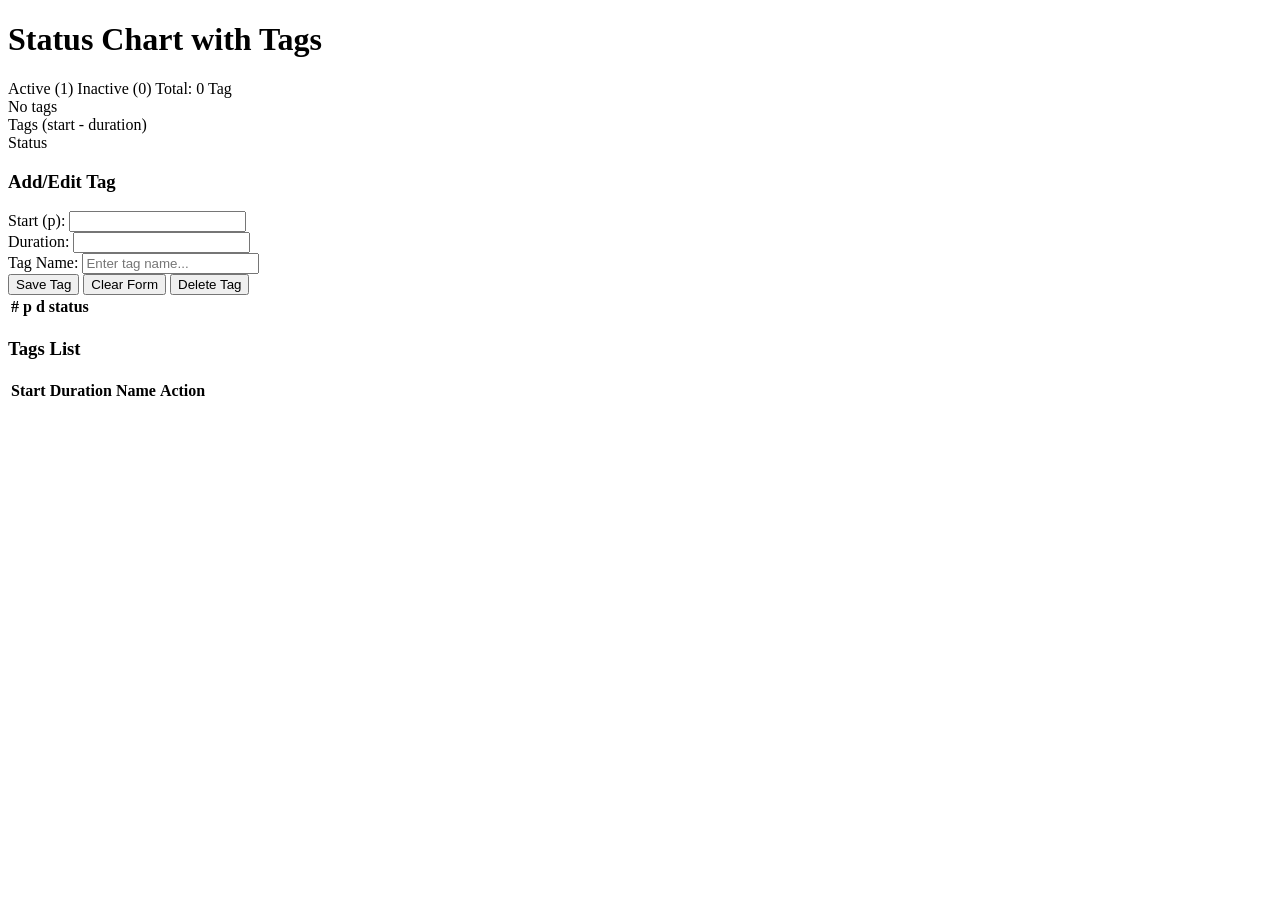
==== WebUI/public/index.html @ e83e88b4 "Initial commit: Core Win32 activity tracker and WebUI dashboard" ====
<!DOCTYPE html>
<html lang="en">
<head>
  <meta charset="UTF-8">
  <meta name="viewport" content="width=device-width, initial-scale=1.0">
  <title>Status Chart with Tags</title>
  <link rel="stylesheet" href="/style.css">
</head>
<body>
  <div class="container">
    <h1>Status Chart with Tags</h1>

    <div class="legend">
      <span><span class="dot green"></span> Active (1)</span>
      <span><span class="dot red"></span> Inactive (0)</span>
      <span id="totalSegments">Total: 0</span>
      <span><span class="dot tag-dot"></span> Tag</span>
    </div>

    <!-- Tag row (above status chart) -->
    <div class="tag-row-container">
      <div id="tagRow" class="tag-row">
        <div class="tag-placeholder">No tags</div>
      </div>
      <div class="tag-row-label">Tags (start - duration)</div>
    </div>

    <!-- Status chart -->
    <div class="chart-container">
      <div id="chart" class="chart"></div>
      <div class="chart-label">Status</div>
    </div>

    <div id="stats" class="stats"></div>

    <div class="tag-form">
      <h3>Add/Edit Tag</h3>
      <form id="tagForm">
        <div class="form-row">
          <div class="form-group">
            <label for="tagStart">Start (p):</label>
            <input type="number" id="tagStart" min="0" required>
          </div>
          <div class="form-group">
            <label for="tagDuration">Duration:</label>
            <input type="number" id="tagDuration" min="1" required>
          </div>
        </div>
        <div class="form-row">
          <div class="form-group full-width">
            <label for="tagName">Tag Name:</label>
            <input type="text" id="tagName" placeholder="Enter tag name...">
          </div>
        </div>
        <div class="form-row">
          <button type="submit" id="saveTagBtn">Save Tag</button>
          <button type="button" id="clearTagBtn">Clear Form</button>
          <button type="button" id="deleteTagBtn" class="delete-btn">Delete Tag</button>
        </div>
        <div id="tagMessage" class="tag-message"></div>
      </form>
    </div>

    <div class="table-container">
      <table id="dataTable">
        <thead>
          <tr>
            <th>#</th>
            <th>p</th>
            <th>d</th>
            <th>status</th>
          </tr>
        </thead>
        <tbody id="tableBody"></tbody>
      </table>
    </div>

    <div class="tags-table-container">
      <h3>Tags List</h3>
      <table id="tagsTable">
        <thead>
          <tr>
            <th>Start</th>
            <th>Duration</th>
            <th>Name</th>
            <th>Action</th>
          </tr>
        </thead>
        <tbody id="tagsTableBody"></tbody>
      </table>
    </div>
  </div>

  <script src="/app.js"></script>
</body>
</html>
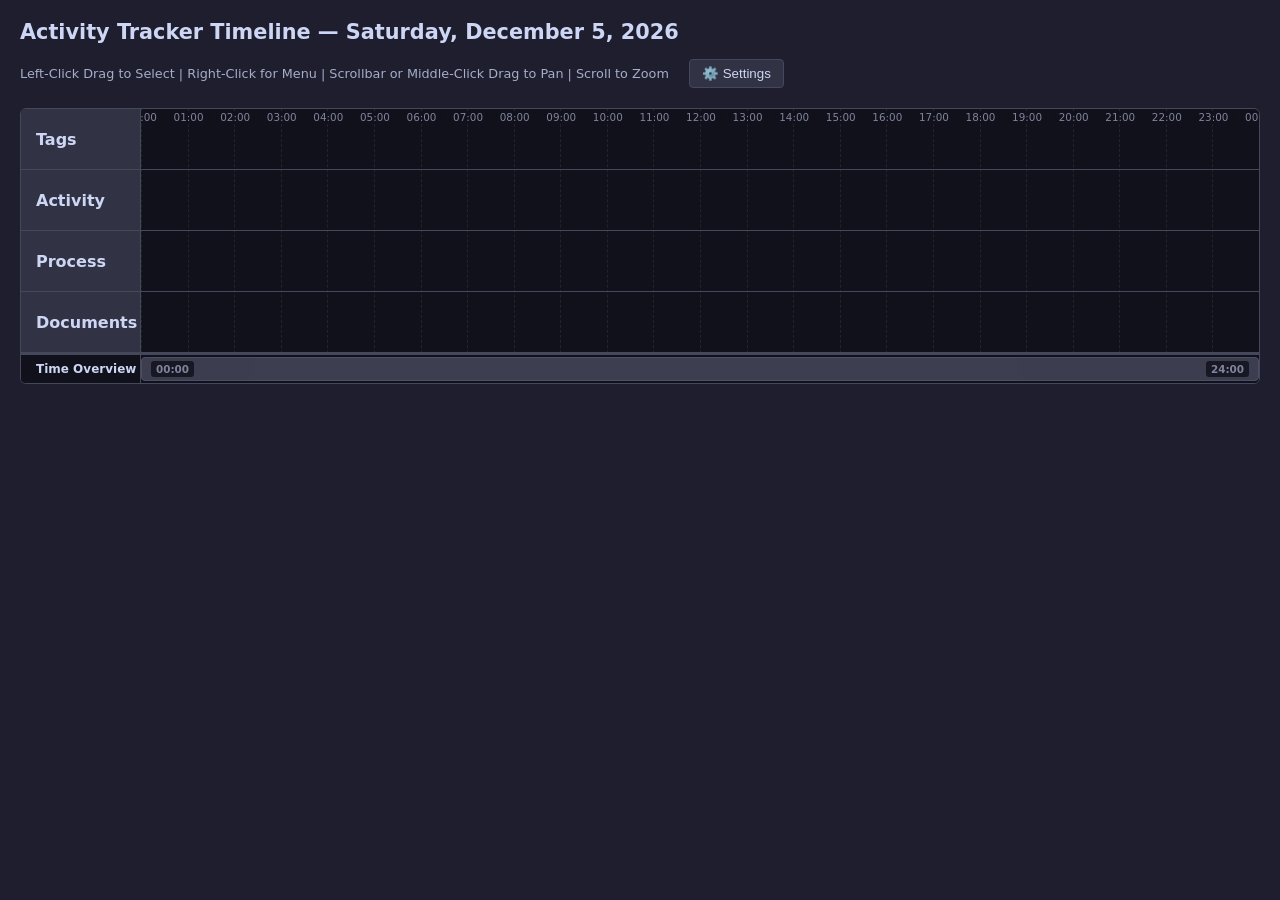
==== commit 7d3157f1: "deprecate old frontend and rename public2 to public" ====
--- a/WebUI/public/index.html
+++ b/WebUI/public/index.html
@@ -2,95 +2,95 @@
 <html lang="en">
 <head>
   <meta charset="UTF-8">
-  <meta name="viewport" content="width=device-width, initial-scale=1.0">
-  <title>Status Chart with Tags</title>
-  <link rel="stylesheet" href="/style.css">
+  <title>Activity Timeline Viewer</title>
+  <link rel="stylesheet" href="style.css">
 </head>
 <body>
-  <div class="container">
-    <h1>Status Chart with Tags</h1>
+  <div class="controls-toolbar">
+    <h1 id="timeline-header">Local Activity Tracker Timeline</h1>
+    <div class="toolbar-actions">
+      <span class="help-text">Left-Click Drag to Select | Right-Click for Menu | Scrollbar or Middle-Click Drag to Pan | Scroll to Zoom</span>
+      <button id="settings-open-btn" class="btn">⚙️ Settings</button>
+    </div>
+  </div>
+ 
+  <div class="timeline-container" id="timeline-container">
+    <div class="timeline-body">
+      <div id="grid-overlay" class="grid-overlay"></div>
+      <div id="hover-line" class="hover-line"></div>
+      
+      <div id="drag-selection-container" class="drag-selection-container"></div>
 
-    <div class="legend">
-      <span><span class="dot green"></span> Active (1)</span>
-      <span><span class="dot red"></span> Inactive (0)</span>
-      <span id="totalSegments">Total: 0</span>
-      <span><span class="dot tag-dot"></span> Tag</span>
+      <!-- Tags Track -->
+      <div class="timeline-row">
+        <div class="row-label">Tags</div>
+        <div class="row-track" id="track-tags"></div>
+      </div>
+      <!-- Activity Track -->
+      <div class="timeline-row">
+        <div class="row-label">Activity</div>
+        <div class="row-track" id="track-activity"></div>
+      </div>
+      <!-- Process Track -->
+      <div class="timeline-row">
+        <div class="row-label">Process</div>
+        <div class="row-track" id="track-process"></div>
+      </div>
+      <!-- Documents Track -->
+      <div class="timeline-row">
+        <div class="row-label">Documents</div>
+        <div class="row-track" id="track-documents"></div>
+      </div>
     </div>
+    
+    <!-- Scrollbar Track Row -->
+    <div class="scrollbar-row">
+      <div class="row-label scroll-label">Time Overview</div>
+      <div class="scrollbar-track" id="scrollbar-track">
+        <div class="scrollbar-thumb" id="scrollbar-thumb"></div>
+        <div class="scrollbar-cap left-cap">00:00</div>
+        <div class="scrollbar-cap right-cap">24:00</div>
+      </div>
+    </div>
+  </div>
+   
+  <!-- Settings Modal Container -->
+  <div id="settings-modal-overlay" class="settings-overlay" style="display: none;">
+    <div class="settings-modal">
+      <h2>⚙️ Settings</h2>
+      
+      <div class="settings-form-group">
+        <label for="settings-theme">Theme:</label>
+        <select id="settings-theme">
+          <option value="dark">Dark</option>
+          <option value="light">Light</option>
+        </select>
+      </div>
 
-    <!-- Tag row (above status chart) -->
-    <div class="tag-row-container">
-      <div id="tagRow" class="tag-row">
-        <div class="tag-placeholder">No tags</div>
+      <div class="settings-form-group">
+        <label for="settings-time-format">Time:</label>
+        <select id="settings-time-format">
+          <option value="24h">24h</option>
+          <option value="12h">12h</option>
+        </select>
       </div>
-      <div class="tag-row-label">Tags (start - duration)</div>
-    </div>
 
-    <!-- Status chart -->
-    <div class="chart-container">
-      <div id="chart" class="chart"></div>
-      <div class="chart-label">Status</div>
-    </div>
+      <div class="settings-form-group">
+        <label for="settings-idle-threshold">Idle (min):</label>
+        <input type="number" id="settings-idle-threshold" min="1" max="60" value="10">
+      </div>
 
-    <div id="stats" class="stats"></div>
-
-    <div class="tag-form">
-      <h3>Add/Edit Tag</h3>
-      <form id="tagForm">
-        <div class="form-row">
-          <div class="form-group">
-            <label for="tagStart">Start (p):</label>
-            <input type="number" id="tagStart" min="0" required>
-          </div>
-          <div class="form-group">
-            <label for="tagDuration">Duration:</label>
-            <input type="number" id="tagDuration" min="1" required>
-          </div>
-        </div>
-        <div class="form-row">
-          <div class="form-group full-width">
-            <label for="tagName">Tag Name:</label>
-            <input type="text" id="tagName" placeholder="Enter tag name...">
-          </div>
-        </div>
-        <div class="form-row">
-          <button type="submit" id="saveTagBtn">Save Tag</button>
-          <button type="button" id="clearTagBtn">Clear Form</button>
-          <button type="button" id="deleteTagBtn" class="delete-btn">Delete Tag</button>
-        </div>
-        <div id="tagMessage" class="tag-message"></div>
-      </form>
-    </div>
-
-    <div class="table-container">
-      <table id="dataTable">
-        <thead>
-          <tr>
-            <th>#</th>
-            <th>p</th>
-            <th>d</th>
-            <th>status</th>
-          </tr>
-        </thead>
-        <tbody id="tableBody"></tbody>
-      </table>
-    </div>
-
-    <div class="tags-table-container">
-      <h3>Tags List</h3>
-      <table id="tagsTable">
-        <thead>
-          <tr>
-            <th>Start</th>
-            <th>Duration</th>
-            <th>Name</th>
-            <th>Action</th>
-          </tr>
-        </thead>
-        <tbody id="tagsTableBody"></tbody>
-      </table>
+      <div class="settings-modal-actions">
+        <button id="settings-save-btn" class="btn btn-save">✅ Save</button>
+        <button id="settings-cancel-btn" class="btn btn-cancel">❌ Cancel</button>
+      </div>
     </div>
   </div>
 
-  <script src="/app.js"></script>
+
+  <script src="api.js"></script>
+  <script src="state.js"></script>
+  <script src="renderer.js"></script>
+  <script src="events.js"></script>
 </body>
-</html>+</html>
--- a/WebUI/public/style.css
+++ b/WebUI/public/style.css
@@ -0,0 +1,430 @@
+:root {
+  --bg-color: #1e1e2e;
+  --text-color: #cdd6f4;
+  --line-bg: #313244;
+  --border-color: #45475a;
+  --timeline-bg: #11111b;
+  --scrollbar-bg: #181825;
+  --grid-line: rgba(255, 255, 255, 0.08);
+  --grid-text: #7f849c;
+  
+  /* Новые переменные для ползунка скроллбара */
+  --thumb-bg: #45475a;
+  --thumb-border: #585b70;
+  --thumb-hover: #585b70;
+  --thumb-active: #7f849c;
+
+  --tag-color: rgba(137, 180, 250, 0.4);
+  --worked-color: rgba(166, 227, 161, 0.6);
+  --idle-color: rgba(249, 226, 175, 0.6);
+  --off-color: rgba(243, 139, 168, 0.4);
+  --item-bg: rgba(203, 166, 247, 0.3);
+  --selection-color: rgba(137, 180, 250, 0.15);
+}
+
+/* Дневная тема при переключении (Catppuccin Latte) */
+:root.light-theme {
+  --bg-color: #eff1f5;         /* base */
+  --text-color: #4c4f69;       /* text */
+  --line-bg: #e6e9ef;          /* surface1 */
+  --border-color: #ccd0da;     /* ui border */
+  --timeline-bg: #ffffff;      /* pure white base */
+  --scrollbar-bg: #e6e9ef;     /* surface1 */
+  --grid-line: rgba(0, 0, 0, 0.06);
+  --grid-text: #6c6f85;        /* subtext0 */
+  
+  /* Цвета ползунка скроллбара */
+  --thumb-bg: #bcc0cc;         /* surface0 */
+  --thumb-border: #acb0be;     /* overlay0 */
+  --thumb-hover: #acb0be;
+  --thumb-active: #8c8fa1;     /* overlay2 */
+  
+  /* Контекстное меню (отделяем от скроллбара) */
+  --menu-bg: #e6e9ef;          /* mantle */
+  --menu-item-hover: #ccd0da;  /* surface0 */
+
+  /* СБАЛАНСИРОВАННЫЕ ПАСТЕЛЬНЫЕ ЦВЕТА (Плотность 0.55 - 0.65) */
+  --tag-color: rgba(30, 102, 245, 0.55);     /* Умеренно-синий */
+  --worked-color: rgba(64, 160, 43, 0.65);   /* Приятный зеленый */
+  --idle-color: rgba(223, 142, 29, 0.65);    /* Мягкий янтарный */
+  --off-color: rgba(210, 15, 57, 0.55);      /* Приглушенный красный */
+  --item-bg: rgba(136, 57, 239, 0.5);        /* Аккуратный лавандовый */
+  --selection-color: rgba(30, 102, 245, 0.12);
+}
+body {
+  font-family: system-ui, -apple-system, BlinkMacSystemFont, sans-serif;
+  background: var(--bg-color);
+  color: var(--text-color);
+  margin: 20px;
+  user-select: none;
+}
+.controls-toolbar {
+  display: flex;
+  justify-content: space-between;
+  align-items: center;
+  margin-bottom: 20px;
+  flex-wrap: wrap;
+  gap: 15px;
+}
+h1 { font-size: 1.3rem; margin: 0; }
+.help-text { font-size: 0.8rem; color: #a6adc8; margin-right: 15px; }
+.btn {
+  background: var(--line-bg);
+  color: var(--text-color);
+  border: 1px solid var(--border-color);
+  padding: 6px 12px;
+  border-radius: 4px;
+  cursor: pointer;
+  font-weight: 500;
+  transition: background 0.2s;
+}
+.btn:hover { 
+  background: var(--thumb-bg); /* Мягкое затемнение в светлой и осветление в темной теме */
+}
+.timeline-container {
+  position: relative;
+  border: 1px solid var(--border-color);
+  border-radius: 6px;
+  background: var(--timeline-bg); /* Изучаем динамический фон */
+  display: flex;
+  flex-direction: column;
+  overflow: hidden;
+}
+.timeline-body { 
+  position: relative; 
+  width: 100%; 
+}
+.grid-overlay {
+  position: absolute;
+  top: 0;
+  left: 120px;
+  right: 0;
+  height: 100%;
+  pointer-events: none;
+  z-index: 1;
+}
+.grid-marker {
+  position: absolute;
+  top: 0;
+  bottom: 0;
+  border-left: 1px dashed var(--grid-line);
+  box-sizing: border-box;
+}
+.grid-label {
+  position: absolute;
+  top: 2px;
+  transform: translateX(-50%);
+  font-size: 0.65rem;
+  color: var(--grid-text); /* Динамический цвет текста сетки */
+  background: var(--timeline-bg); /* Подстраиваем фон подложки часов */
+  padding: 0 4px;
+}
+.hover-line {
+  position: absolute;
+  top: 0;
+  bottom: 0;
+  width: 1px;
+  background-color: #f5c2e7;
+  box-shadow: 0 0 4px #f5c2e7;
+  pointer-events: none;
+  z-index: 5;
+  display: none;
+}
+.timeline-row {
+  display: flex;
+  align-items: center;
+  height: 60px;
+  border-bottom: 1px solid var(--border-color);
+  position: relative;
+  z-index: 2;
+}
+.row-label {
+  width: 120px;
+  min-width: 120px;
+  padding-left: 15px;
+  font-weight: bold;
+  text-transform: capitalize;
+  background: var(--line-bg);
+  height: 100%;
+  display: flex;
+  align-items: center;
+  border-right: 1px solid var(--border-color);
+  box-sizing: border-box;
+  z-index: 10;
+}
+.row-track {
+  position: relative;
+  flex-grow: 1;
+  height: 100%;
+  cursor: crosshair;
+}
+.time-block {
+  position: absolute;
+  top: 10px;
+  height: 40px;
+  border-radius: 4px;
+  display: flex;
+  align-items: center;
+  padding: 0 8px;
+  font-size: 0.75rem;
+  white-space: nowrap;
+  overflow: hidden;
+  text-overflow: ellipsis;
+  box-sizing: border-box;
+  border: 1px solid rgba(255, 255, 255, 0.1);
+  z-index: 4;
+  font-weight: 600; /* Делаем шрифт чуть толще */
+}
+
+.time-block.tag { background: var(--tag-color); border-color: #89b4fa; cursor: pointer; }
+.time-block.worked { background: var(--worked-color); }
+.time-block.idle { background: var(--idle-color); color: #11111b; }
+.time-block.off { background: var(--off-color); }
+.time-block.process, .time-block.documents { background: var(--item-bg); }
+.light-theme .time-block {
+  color: #202233 !important;
+  font-weight: 500;
+}
+.drag-selection-container {
+  position: absolute;
+  top: 0;
+  bottom: 0;
+  left: 120px;                     /* Сдвигаем вправо на ширину текстовых подписей */
+  width: calc(100% - 120px);       /* Жестко вычитаем ширину подписей из общей ширины */
+  pointer-events: none;
+  z-index: 3;
+  box-sizing: border-box;          /* Гарантируем точный расчет пикселей */
+}
+.drag-selection-inner {
+  position: absolute;
+  top: 0;
+  bottom: 0;
+  background: var(--selection-color); /* Динамический цвет выделения */
+  border-left: 1px dashed #89b4fa;
+  border-right: 1px dashed #89b4fa;
+  height: 100%;
+  pointer-events: auto;
+}
+.scrollbar-row {
+  display: flex;
+  align-items: center;
+  height: 28px;
+  background: var(--scrollbar-bg);
+  border-top: 2px solid var(--border-color);
+}
+.scroll-label {
+  background: var(--timeline-bg); /* Динамически подстраивается под тему */
+  font-size: 0.75rem;
+  color: var(--text-color);       /* Использует основной цвет текста темы */
+}
+.scrollbar-track {
+  position: relative;
+  flex-grow: 1;
+  height: 100%;
+  background: var(--timeline-bg); /* Использует подложку основного таймлайна */
+  cursor: pointer;
+}
+.scroller-activity-bar {
+  position: absolute;
+  height: 4px;
+  bottom: 2px;
+  background-color: var(--worked-color);
+  pointer-events: none;
+  z-index: 2;
+}
+.scrollbar-thumb {
+  position: absolute;
+  top: 2px;
+  height: 24px;
+  background: var(--thumb-bg);
+  border: 1px solid var(--thumb-border);
+  border-radius: 4px;
+  cursor: grab;
+  box-sizing: border-box;
+  transition: background-color 0.1s, opacity 0.1s;
+  z-index: 1;
+  opacity: 0.85; 
+}
+
+.scrollbar-thumb:hover { 
+  background: var(--thumb-hover); 
+  opacity: 1; 
+}
+
+.scrollbar-thumb:active { 
+  cursor: grabbing; 
+  background: var(--thumb-active); 
+  opacity: 1; 
+}
+.scrollbar-cap {
+  position: absolute;
+  top: 50%;
+  transform: translateY(-50%);
+  font-size: 0.65rem;
+  font-weight: bold;
+  color: var(--grid-text);        /* Использует адаптивный цвет разметки сетки */
+  background: var(--scrollbar-bg); /* Фон плашек соответствует фону строки скролла */
+  padding: 2px 5px;
+  border-radius: 3px;
+  z-index: 3;                     /* Отображаются поверх ползунка и мини-карты */
+}
+.left-cap { left: 10px; }
+.right-cap { right: 10px; }
+.resize-handle {
+  position: absolute;
+  top: 0;
+  bottom: 0;
+  width: 8px;
+  cursor: ew-resize;
+  z-index: 10;
+}
+.resize-handle.left {
+  left: -4px;
+}
+.resize-handle.right {
+  right: -4px;
+}
+#rbm-context-menu {
+  background: var(--menu-bg); /* Теперь не сливается со скроллбаром */
+  border: 1px solid var(--border-color);
+  border-radius: 6px;
+  padding: 6px;
+  box-shadow: 0 4px 16px rgba(0, 0, 0, 0.12);
+  min-width: 160px;
+}
+
+#rbm-context-menu .menu-info {
+  padding: 4px 8px;
+  font-size: 0.7rem;
+  color: var(--grid-text);
+  font-family: monospace;
+  border-bottom: 1px solid var(--border-color); /* Адаптивная линия */
+  margin-bottom: 4px;
+}
+
+#rbm-context-menu .menu-item {
+  padding: 8px 12px;
+  font-size: 0.8rem;
+  color: var(--text-color); /* Читаемый основной текст */
+  cursor: pointer;
+  border-radius: 4px;
+  transition: background 0.15s;
+}
+
+#rbm-context-menu .menu-item:hover {
+  background: var(--menu-item-hover); /* Мягкий контрастный ховер */
+}
+
+#rbm-context-menu .menu-item.cancel {
+  color: #d20f3a; /* Официальный красный Catppuccin Latte */
+}
+
+#rbm-context-menu .menu-item.cancel:hover {
+  background: rgba(210, 15, 57, 0.1);
+}
+
+#drag-hint-range {
+  width: 100%;
+  text-align: center;
+  margin-top: 15px;
+  font-size: 0.85rem;
+  color: #f5c2e7; /* Магнето-розовый акцент Catppuccin */
+}
+
+/* Fixed transparent backdrop for dimming and blocking main interface */
+.settings-overlay {
+  position: fixed;
+  top: 0;
+  left: 0;
+  width: 100%;
+  height: 100%;
+  background-color: rgba(17, 17, 27, 0.65); /* Catppuccin mantle-based transparency */
+  display: flex;
+  align-items: center;
+  justify-content: center;
+  z-index: 2000; /* Must render above custom context menu and timeline rows */
+}
+
+/* Centered responsive dialog box using theme colors */
+.settings-modal {
+  background-color: var(--timeline-bg);
+  border: 1px solid var(--border-color);
+  border-radius: 8px;
+  padding: 24px;
+  width: 100%;
+  max-width: 320px; /* Compact width according to layout design */
+  box-shadow: 0 8px 32px rgba(0, 0, 0, 0.24);
+}
+
+.settings-modal h2 {
+  font-size: 1.15rem;
+  margin-top: 0;
+  margin-bottom: 20px;
+  color: var(--text-color);
+  border-bottom: 1px solid var(--border-color);
+  padding-bottom: 10px;
+}
+
+/* Layout configurations for form rows */
+.settings-form-group {
+  display: flex;
+  align-items: center;
+  justify-content: space-between;
+  margin-bottom: 16px;
+}
+
+.settings-form-group label {
+  font-size: 0.85rem;
+  font-weight: 600;
+  color: var(--text-color);
+}
+
+/* Styled select dropdowns and numerical input boxes */
+.settings-form-group select,
+.settings-form-group input[type="number"] {
+  background-color: var(--line-bg);
+  color: var(--text-color);
+  border: 1px solid var(--border-color);
+  border-radius: 4px;
+  padding: 6px 10px;
+  font-size: 0.85rem;
+  font-family: inherit;
+  width: 140px; /* Fixed width to align form elements perfectly */
+  box-sizing: border-box;
+  outline: none;
+  transition: border-color 0.15s;
+}
+
+.settings-form-group select:focus,
+.settings-form-group input[type="number"]:focus {
+  border-color: #89b4fa; /* Accent blue color for focus states */
+}
+
+/* Action button area layout alignment */
+.settings-modal-actions {
+  display: flex;
+  justify-content: flex-end;
+  gap: 10px;
+  margin-top: 24px;
+  border-top: 1px solid var(--border-color);
+  padding-top: 16px;
+}
+
+/* Color definitions for save and cancel actions */
+.btn-save {
+  background-color: rgba(166, 227, 161, 0.2) !important; /* Pastel green hue */
+  border-color: #a6e3a1 !important;
+}
+
+.btn-save:hover {
+  background-color: var(--worked-color) !important;
+}
+
+.btn-cancel {
+  background-color: rgba(243, 139, 168, 0.2) !important; /* Pastel red hue */
+  border-color: #f38ba8 !important;
+}
+
+.btn-cancel:hover {
+  background-color: var(--off-color) !important;
+}
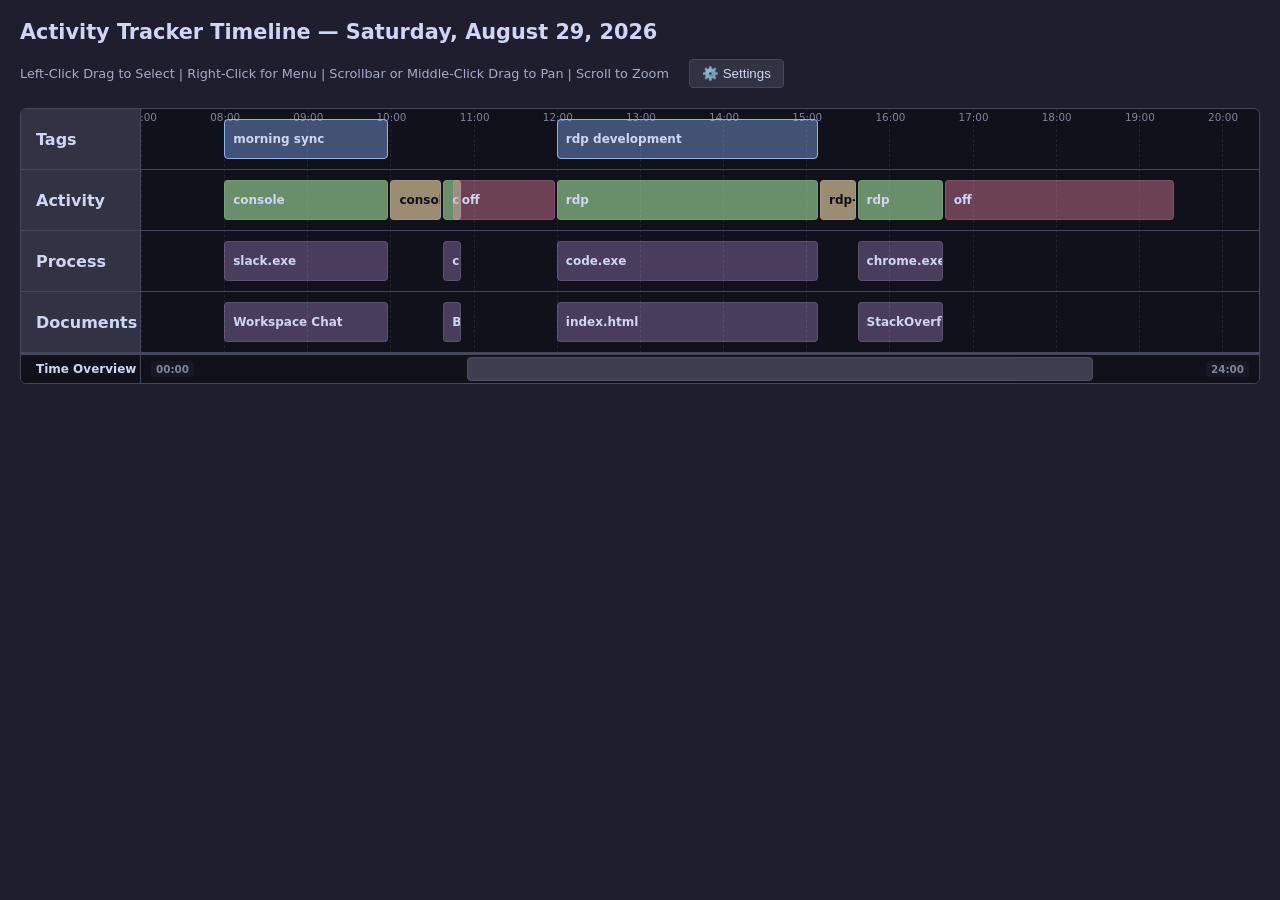
==== commit d69377ba: "+" ====
--- a/WebUI/public/index.html
+++ b/WebUI/public/index.html
@@ -3,6 +3,8 @@
 <head>
   <meta charset="UTF-8">
   <title>Activity Timeline Viewer</title>
+  <link rel="stylesheet" href="catppuccin.css">
+  <link rel="stylesheet" href="theme.css">
   <link rel="stylesheet" href="style.css">
 </head>
 <body>
--- a/WebUI/public/catppuccin.css
+++ b/WebUI/public/catppuccin.css
@@ -0,0 +1,670 @@
+:root {
+  --ctp-latte-rosewater: #dc8a78;
+  --ctp-latte-rosewater-rgb: 220 138 120;
+  --ctp-latte-rosewater-hsl: 10.800 58.824% 66.667%;
+  --ctp-latte-rosewater-oklch: 0.7141 0.1045 33.0967;
+  --ctp-latte-flamingo: #dd7878;
+  --ctp-latte-flamingo-rgb: 221 120 120;
+  --ctp-latte-flamingo-hsl: 0.000 59.763% 66.863%;
+  --ctp-latte-flamingo-oklch: 0.6856 0.1259 20.8670;
+  --ctp-latte-pink: #ea76cb;
+  --ctp-latte-pink-rgb: 234 118 203;
+  --ctp-latte-pink-hsl: 316.034 73.418% 69.020%;
+  --ctp-latte-pink-oklch: 0.7256 0.1739 338.4333;
+  --ctp-latte-mauve: #8839ef;
+  --ctp-latte-mauve-rgb: 136 57 239;
+  --ctp-latte-mauve-hsl: 266.044 85.047% 58.039%;
+  --ctp-latte-mauve-oklch: 0.5547 0.2503 297.0156;
+  --ctp-latte-red: #d20f39;
+  --ctp-latte-red-rgb: 210 15 57;
+  --ctp-latte-red-hsl: 347.077 86.667% 44.118%;
+  --ctp-latte-red-oklch: 0.5505 0.2155 19.8095;
+  --ctp-latte-maroon: #e64553;
+  --ctp-latte-maroon-rgb: 230 69 83;
+  --ctp-latte-maroon-hsl: 354.783 76.303% 58.627%;
+  --ctp-latte-maroon-oklch: 0.6252 0.1967 20.2724;
+  --ctp-latte-peach: #fe640b;
+  --ctp-latte-peach-rgb: 254 100 11;
+  --ctp-latte-peach-hsl: 21.975 99.184% 51.961%;
+  --ctp-latte-peach-oklch: 0.6920 0.2041 42.4293;
+  --ctp-latte-yellow: #df8e1d;
+  --ctp-latte-yellow-rgb: 223 142 29;
+  --ctp-latte-yellow-hsl: 34.948 76.984% 49.412%;
+  --ctp-latte-yellow-oklch: 0.7140 0.1494 67.7767;
+  --ctp-latte-green: #40a02b;
+  --ctp-latte-green-rgb: 64 160 43;
+  --ctp-latte-green-hsl: 109.231 57.635% 39.804%;
+  --ctp-latte-green-oklch: 0.6250 0.1772 140.4448;
+  --ctp-latte-teal: #179299;
+  --ctp-latte-teal-rgb: 23 146 153;
+  --ctp-latte-teal-hsl: 183.231 73.864% 34.510%;
+  --ctp-latte-teal-oklch: 0.6023 0.0981 201.1047;
+  --ctp-latte-sky: #04a5e5;
+  --ctp-latte-sky-rgb: 4 165 229;
+  --ctp-latte-sky-hsl: 197.067 96.567% 45.686%;
+  --ctp-latte-sky-oklch: 0.6820 0.1448 235.3822;
+  --ctp-latte-sapphire: #209fb5;
+  --ctp-latte-sapphire-rgb: 32 159 181;
+  --ctp-latte-sapphire-hsl: 188.859 69.953% 41.765%;
+  --ctp-latte-sapphire-oklch: 0.6477 0.1068 212.8893;
+  --ctp-latte-blue: #1e66f5;
+  --ctp-latte-blue-rgb: 30 102 245;
+  --ctp-latte-blue-hsl: 219.907 91.489% 53.922%;
+  --ctp-latte-blue-oklch: 0.5586 0.2255 262.0867;
+  --ctp-latte-lavender: #7287fd;
+  --ctp-latte-lavender-rgb: 114 135 253;
+  --ctp-latte-lavender-hsl: 230.935 97.203% 71.961%;
+  --ctp-latte-lavender-oklch: 0.6638 0.1751 273.1346;
+  --ctp-latte-text: #4c4f69;
+  --ctp-latte-text-rgb: 76 79 105;
+  --ctp-latte-text-hsl: 233.793 16.022% 35.490%;
+  --ctp-latte-text-oklch: 0.4355 0.0430 279.3250;
+  --ctp-latte-subtext1: #5c5f77;
+  --ctp-latte-subtext1-rgb: 92 95 119;
+  --ctp-latte-subtext1-hsl: 233.333 12.796% 41.373%;
+  --ctp-latte-subtext1-oklch: 0.4920 0.0385 279.2992;
+  --ctp-latte-subtext0: #6c6f85;
+  --ctp-latte-subtext0-rgb: 108 111 133;
+  --ctp-latte-subtext0-hsl: 232.800 10.373% 47.255%;
+  --ctp-latte-subtext0-oklch: 0.5471 0.0343 279.0837;
+  --ctp-latte-overlay2: #7c7f93;
+  --ctp-latte-overlay2-rgb: 124 127 147;
+  --ctp-latte-overlay2-hsl: 232.174 9.623% 53.137%;
+  --ctp-latte-overlay2-oklch: 0.6009 0.0305 278.6944;
+  --ctp-latte-overlay1: #8c8fa1;
+  --ctp-latte-overlay1-rgb: 140 143 161;
+  --ctp-latte-overlay1-hsl: 231.429 10.048% 59.020%;
+  --ctp-latte-overlay1-oklch: 0.6536 0.0269 278.1208;
+  --ctp-latte-overlay0: #9ca0b0;
+  --ctp-latte-overlay0-rgb: 156 160 176;
+  --ctp-latte-overlay0-hsl: 228.000 11.236% 65.098%;
+  --ctp-latte-overlay0-oklch: 0.7077 0.0237 274.6008;
+  --ctp-latte-surface2: #acb0be;
+  --ctp-latte-surface2-rgb: 172 176 190;
+  --ctp-latte-surface2-hsl: 226.667 12.162% 70.980%;
+  --ctp-latte-surface2-oklch: 0.7584 0.0205 273.1536;
+  --ctp-latte-surface1: #bcc0cc;
+  --ctp-latte-surface1-rgb: 188 192 204;
+  --ctp-latte-surface1-hsl: 225.000 13.559% 76.863%;
+  --ctp-latte-surface1-oklch: 0.8083 0.0174 271.1982;
+  --ctp-latte-surface0: #ccd0da;
+  --ctp-latte-surface0-rgb: 204 208 218;
+  --ctp-latte-surface0-hsl: 222.857 15.909% 82.745%;
+  --ctp-latte-surface0-oklch: 0.8575 0.0145 268.4756;
+  --ctp-latte-base: #eff1f5;
+  --ctp-latte-base-rgb: 239 241 245;
+  --ctp-latte-base-hsl: 220.000 23.077% 94.902%;
+  --ctp-latte-base-oklch: 0.9578 0.0058 264.5322;
+  --ctp-latte-mantle: #e6e9ef;
+  --ctp-latte-mantle-rgb: 230 233 239;
+  --ctp-latte-mantle-hsl: 220.000 21.951% 91.961%;
+  --ctp-latte-mantle-oklch: 0.9335 0.0087 264.5206;
+  --ctp-latte-crust: #dce0e8;
+  --ctp-latte-crust-rgb: 220 224 232;
+  --ctp-latte-crust-hsl: 220.000 20.690% 88.627%;
+  --ctp-latte-crust-oklch: 0.9060 0.0117 264.5071;
+}
+
+:root {
+  --ctp-frappe-rosewater: #f2d5cf;
+  --ctp-frappe-rosewater-rgb: 242 213 207;
+  --ctp-frappe-rosewater-hsl: 10.286 57.377% 88.039%;
+  --ctp-frappe-rosewater-oklch: 0.8955 0.0335 31.5996;
+  --ctp-frappe-flamingo: #eebebe;
+  --ctp-frappe-flamingo-rgb: 238 190 190;
+  --ctp-frappe-flamingo-hsl: 0.000 58.537% 83.922%;
+  --ctp-frappe-flamingo-oklch: 0.8439 0.0553 18.3066;
+  --ctp-frappe-pink: #f4b8e4;
+  --ctp-frappe-pink-rgb: 244 184 228;
+  --ctp-frappe-pink-hsl: 316.000 73.171% 83.922%;
+  --ctp-frappe-pink-oklch: 0.8504 0.0892 336.2633;
+  --ctp-frappe-mauve: #ca9ee6;
+  --ctp-frappe-mauve-rgb: 202 158 230;
+  --ctp-frappe-mauve-hsl: 276.667 59.016% 76.078%;
+  --ctp-frappe-mauve-oklch: 0.7648 0.1108 311.7436;
+  --ctp-frappe-red: #e78284;
+  --ctp-frappe-red-rgb: 231 130 132;
+  --ctp-frappe-red-hsl: 358.812 67.785% 70.784%;
+  --ctp-frappe-red-oklch: 0.7171 0.1244 19.3859;
+  --ctp-frappe-maroon: #ea999c;
+  --ctp-frappe-maroon-rgb: 234 153 156;
+  --ctp-frappe-maroon-hsl: 357.778 65.854% 75.882%;
+  --ctp-frappe-maroon-oklch: 0.7646 0.0976 17.1771;
+  --ctp-frappe-peach: #ef9f76;
+  --ctp-frappe-peach-rgb: 239 159 118;
+  --ctp-frappe-peach-hsl: 20.331 79.085% 70.000%;
+  --ctp-frappe-peach-oklch: 0.7727 0.1106 47.7264;
+  --ctp-frappe-yellow: #e5c890;
+  --ctp-frappe-yellow-rgb: 229 200 144;
+  --ctp-frappe-yellow-hsl: 39.529 62.044% 73.137%;
+  --ctp-frappe-yellow-oklch: 0.8443 0.0795 83.4717;
+  --ctp-frappe-green: #a6d189;
+  --ctp-frappe-green-rgb: 166 209 137;
+  --ctp-frappe-green-hsl: 95.833 43.902% 67.843%;
+  --ctp-frappe-green-oklch: 0.8124 0.1071 133.3919;
+  --ctp-frappe-teal: #81c8be;
+  --ctp-frappe-teal-rgb: 129 200 190;
+  --ctp-frappe-teal-hsl: 171.549 39.227% 64.510%;
+  --ctp-frappe-teal-oklch: 0.7830 0.0730 184.6450;
+  --ctp-frappe-sky: #99d1db;
+  --ctp-frappe-sky-rgb: 153 209 219;
+  --ctp-frappe-sky-hsl: 189.091 47.826% 72.941%;
+  --ctp-frappe-sky-oklch: 0.8255 0.0592 209.7561;
+  --ctp-frappe-sapphire: #85c1dc;
+  --ctp-frappe-sapphire-rgb: 133 193 220;
+  --ctp-frappe-sapphire-hsl: 198.621 55.414% 69.216%;
+  --ctp-frappe-sapphire-oklch: 0.7796 0.0727 227.8797;
+  --ctp-frappe-blue: #8caaee;
+  --ctp-frappe-blue-rgb: 140 170 238;
+  --ctp-frappe-blue-hsl: 221.633 74.242% 74.118%;
+  --ctp-frappe-blue-oklch: 0.7420 0.1044 265.6632;
+  --ctp-frappe-lavender: #babbf1;
+  --ctp-frappe-lavender-rgb: 186 187 241;
+  --ctp-frappe-lavender-hsl: 238.909 66.265% 83.725%;
+  --ctp-frappe-lavender-oklch: 0.8099 0.0759 283.7405;
+  --ctp-frappe-text: #c6d0f5;
+  --ctp-frappe-text-rgb: 198 208 245;
+  --ctp-frappe-text-hsl: 227.234 70.149% 86.863%;
+  --ctp-frappe-text-oklch: 0.8619 0.0526 273.3474;
+  --ctp-frappe-subtext1: #b5bfe2;
+  --ctp-frappe-subtext1-rgb: 181 191 226;
+  --ctp-frappe-subtext1-hsl: 226.667 43.689% 79.804%;
+  --ctp-frappe-subtext1-oklch: 0.8084 0.0507 272.6780;
+  --ctp-frappe-subtext0: #a5adce;
+  --ctp-frappe-subtext0-rgb: 165 173 206;
+  --ctp-frappe-subtext0-hsl: 228.293 29.496% 72.745%;
+  --ctp-frappe-subtext0-oklch: 0.7524 0.0483 274.4726;
+  --ctp-frappe-overlay2: #949cbb;
+  --ctp-frappe-overlay2-rgb: 148 156 187;
+  --ctp-frappe-overlay2-hsl: 227.692 22.286% 65.686%;
+  --ctp-frappe-overlay2-oklch: 0.6970 0.0464 273.7769;
+  --ctp-frappe-overlay1: #838ba7;
+  --ctp-frappe-overlay1-rgb: 131 139 167;
+  --ctp-frappe-overlay1-hsl: 226.667 16.981% 58.431%;
+  --ctp-frappe-overlay1-oklch: 0.6401 0.0430 272.6137;
+  --ctp-frappe-overlay0: #737994;
+  --ctp-frappe-overlay0-rgb: 115 121 148;
+  --ctp-frappe-overlay0-hsl: 229.091 13.360% 51.569%;
+  --ctp-frappe-overlay0-oklch: 0.5809 0.0421 275.1982;
+  --ctp-frappe-surface2: #626880;
+  --ctp-frappe-surface2-rgb: 98 104 128;
+  --ctp-frappe-surface2-hsl: 228.000 13.274% 44.314%;
+  --ctp-frappe-surface2-oklch: 0.5211 0.0386 273.9992;
+  --ctp-frappe-surface1: #51576d;
+  --ctp-frappe-surface1-rgb: 81 87 109;
+  --ctp-frappe-surface1-hsl: 227.143 14.737% 37.255%;
+  --ctp-frappe-surface1-oklch: 0.4601 0.0367 272.9658;
+  --ctp-frappe-surface0: #414559;
+  --ctp-frappe-surface0-rgb: 65 69 89;
+  --ctp-frappe-surface0-hsl: 230.000 15.584% 30.196%;
+  --ctp-frappe-surface0-oklch: 0.3949 0.0342 275.8999;
+  --ctp-frappe-base: #303446;
+  --ctp-frappe-base-rgb: 48 52 70;
+  --ctp-frappe-base-hsl: 229.091 18.644% 23.137%;
+  --ctp-frappe-base-oklch: 0.3291 0.0324 274.7580;
+  --ctp-frappe-mantle: #292c3c;
+  --ctp-frappe-mantle-rgb: 41 44 60;
+  --ctp-frappe-mantle-hsl: 230.526 18.812% 19.804%;
+  --ctp-frappe-mantle-oklch: 0.2973 0.0294 276.2144;
+  --ctp-frappe-crust: #232634;
+  --ctp-frappe-crust-rgb: 35 38 52;
+  --ctp-frappe-crust-hsl: 229.412 19.540% 17.059%;
+  --ctp-frappe-crust-oklch: 0.2720 0.0264 275.1154;
+}
+
+:root {
+  --ctp-macchiato-rosewater: #f4dbd6;
+  --ctp-macchiato-rosewater-rgb: 244 219 214;
+  --ctp-macchiato-rosewater-hsl: 10.000 57.692% 89.804%;
+  --ctp-macchiato-rosewater-oklch: 0.9105 0.0286 31.1326;
+  --ctp-macchiato-flamingo: #f0c6c6;
+  --ctp-macchiato-flamingo-rgb: 240 198 198;
+  --ctp-macchiato-flamingo-hsl: 0.000 58.333% 85.882%;
+  --ctp-macchiato-flamingo-oklch: 0.8629 0.0479 18.1203;
+  --ctp-macchiato-pink: #f5bde6;
+  --ctp-macchiato-pink-rgb: 245 189 230;
+  --ctp-macchiato-pink-hsl: 316.071 73.684% 85.098%;
+  --ctp-macchiato-pink-oklch: 0.8608 0.0830 336.1799;
+  --ctp-macchiato-mauve: #c6a0f6;
+  --ctp-macchiato-mauve-rgb: 198 160 246;
+  --ctp-macchiato-mauve-hsl: 266.512 82.692% 79.608%;
+  --ctp-macchiato-mauve-oklch: 0.7715 0.1259 303.8984;
+  --ctp-macchiato-red: #ed8796;
+  --ctp-macchiato-red-rgb: 237 135 150;
+  --ctp-macchiato-red-hsl: 351.176 73.913% 72.941%;
+  --ctp-macchiato-red-oklch: 0.7370 0.1252 11.1943;
+  --ctp-macchiato-maroon: #ee99a0;
+  --ctp-macchiato-maroon-rgb: 238 153 160;
+  --ctp-macchiato-maroon-hsl: 355.059 71.429% 76.667%;
+  --ctp-macchiato-maroon-oklch: 0.7702 0.1024 14.3707;
+  --ctp-macchiato-peach: #f5a97f;
+  --ctp-macchiato-peach-rgb: 245 169 127;
+  --ctp-macchiato-peach-hsl: 21.356 85.507% 72.941%;
+  --ctp-macchiato-peach-oklch: 0.7988 0.1061 49.6376;
+  --ctp-macchiato-yellow: #eed49f;
+  --ctp-macchiato-yellow-rgb: 238 212 159;
+  --ctp-macchiato-yellow-hsl: 40.253 69.912% 77.843%;
+  --ctp-macchiato-yellow-oklch: 0.8790 0.0744 84.7510;
+  --ctp-macchiato-green: #a6da95;
+  --ctp-macchiato-green-rgb: 166 218 149;
+  --ctp-macchiato-green-hsl: 105.217 48.252% 71.961%;
+  --ctp-macchiato-green-oklch: 0.8350 0.1079 138.1503;
+  --ctp-macchiato-teal: #8bd5ca;
+  --ctp-macchiato-teal-rgb: 139 213 202;
+  --ctp-macchiato-teal-hsl: 171.081 46.835% 69.020%;
+  --ctp-macchiato-teal-oklch: 0.8214 0.0755 184.1000;
+  --ctp-macchiato-sky: #91d7e3;
+  --ctp-macchiato-sky-rgb: 145 215 227;
+  --ctp-macchiato-sky-hsl: 188.780 59.420% 72.941%;
+  --ctp-macchiato-sky-oklch: 0.8369 0.0719 209.3658;
+  --ctp-macchiato-sapphire: #7dc4e4;
+  --ctp-macchiato-sapphire-rgb: 125 196 228;
+  --ctp-macchiato-sapphire-hsl: 198.641 65.605% 69.216%;
+  --ctp-macchiato-sapphire-oklch: 0.7851 0.0845 228.3780;
+  --ctp-macchiato-blue: #8aadf4;
+  --ctp-macchiato-blue-rgb: 138 173 244;
+  --ctp-macchiato-blue-hsl: 220.189 82.813% 74.902%;
+  --ctp-macchiato-blue-oklch: 0.7497 0.1101 263.8103;
+  --ctp-macchiato-lavender: #b7bdf8;
+  --ctp-macchiato-lavender-rgb: 183 189 248;
+  --ctp-macchiato-lavender-hsl: 234.462 82.278% 84.510%;
+  --ctp-macchiato-lavender-oklch: 0.8144 0.0834 279.8537;
+  --ctp-macchiato-text: #cad3f5;
+  --ctp-macchiato-text-rgb: 202 211 245;
+  --ctp-macchiato-text-hsl: 227.442 68.254% 87.647%;
+  --ctp-macchiato-text-oklch: 0.8708 0.0481 273.6651;
+  --ctp-macchiato-subtext1: #b8c0e0;
+  --ctp-macchiato-subtext1-rgb: 184 192 224;
+  --ctp-macchiato-subtext1-hsl: 228.000 39.216% 80.000%;
+  --ctp-macchiato-subtext1-oklch: 0.8120 0.0459 274.2672;
+  --ctp-macchiato-subtext0: #a5adcb;
+  --ctp-macchiato-subtext0-rgb: 165 173 203;
+  --ctp-macchiato-subtext0-hsl: 227.368 26.761% 72.157%;
+  --ctp-macchiato-subtext0-oklch: 0.7513 0.0441 273.5327;
+  --ctp-macchiato-overlay2: #939ab7;
+  --ctp-macchiato-overlay2-rgb: 147 154 183;
+  --ctp-macchiato-overlay2-hsl: 228.333 20.000% 64.706%;
+  --ctp-macchiato-overlay2-oklch: 0.6905 0.0433 274.5388;
+  --ctp-macchiato-overlay1: #8087a2;
+  --ctp-macchiato-overlay1-rgb: 128 135 162;
+  --ctp-macchiato-overlay1-hsl: 227.647 15.455% 56.863%;
+  --ctp-macchiato-overlay1-oklch: 0.6272 0.0415 273.7328;
+  --ctp-macchiato-overlay0: #6e738d;
+  --ctp-macchiato-overlay0-rgb: 110 115 141;
+  --ctp-macchiato-overlay0-hsl: 230.323 12.351% 49.216%;
+  --ctp-macchiato-overlay0-oklch: 0.5608 0.0407 276.4748;
+  --ctp-macchiato-surface2: #5b6078;
+  --ctp-macchiato-surface2-rgb: 91 96 120;
+  --ctp-macchiato-surface2-hsl: 229.655 13.744% 41.373%;
+  --ctp-macchiato-surface2-oklch: 0.4939 0.0389 275.6833;
+  --ctp-macchiato-surface1: #494d64;
+  --ctp-macchiato-surface1-rgb: 73 77 100;
+  --ctp-macchiato-surface1-hsl: 231.111 15.607% 33.922%;
+  --ctp-macchiato-surface1-oklch: 0.4259 0.0385 276.9477;
+  --ctp-macchiato-surface0: #363a4f;
+  --ctp-macchiato-surface0-rgb: 54 58 79;
+  --ctp-macchiato-surface0-hsl: 230.400 18.797% 26.078%;
+  --ctp-macchiato-surface0-oklch: 0.3538 0.0369 275.9851;
+  --ctp-macchiato-base: #24273a;
+  --ctp-macchiato-base-rgb: 36 39 58;
+  --ctp-macchiato-base-hsl: 231.818 23.404% 18.431%;
+  --ctp-macchiato-base-oklch: 0.2788 0.0353 276.9368;
+  --ctp-macchiato-mantle: #1e2030;
+  --ctp-macchiato-mantle-rgb: 30 32 48;
+  --ctp-macchiato-mantle-hsl: 233.333 23.077% 15.294%;
+  --ctp-macchiato-mantle-oklch: 0.2493 0.0305 278.4350;
+  --ctp-macchiato-crust: #181926;
+  --ctp-macchiato-crust-rgb: 24 25 38;
+  --ctp-macchiato-crust-hsl: 235.714 22.581% 12.157%;
+  --ctp-macchiato-crust-oklch: 0.2188 0.0255 280.6572;
+}
+
+:root {
+  --ctp-mocha-rosewater: #f5e0dc;
+  --ctp-mocha-rosewater-rgb: 245 224 220;
+  --ctp-mocha-rosewater-hsl: 9.600 55.556% 91.176%;
+  --ctp-mocha-rosewater-oklch: 0.9226 0.0238 30.4919;
+  --ctp-mocha-flamingo: #f2cdcd;
+  --ctp-mocha-flamingo-rgb: 242 205 205;
+  --ctp-mocha-flamingo-hsl: 0.000 58.730% 87.647%;
+  --ctp-mocha-flamingo-oklch: 0.8797 0.0418 17.9750;
+  --ctp-mocha-pink: #f5c2e7;
+  --ctp-mocha-pink-rgb: 245 194 231;
+  --ctp-mocha-pink-hsl: 316.471 71.831% 86.078%;
+  --ctp-mocha-pink-oklch: 0.8700 0.0752 336.3041;
+  --ctp-mocha-mauve: #cba6f7;
+  --ctp-mocha-mauve-rgb: 203 166 247;
+  --ctp-mocha-mauve-hsl: 267.407 83.505% 80.980%;
+  --ctp-mocha-mauve-oklch: 0.7871 0.1187 304.7693;
+  --ctp-mocha-red: #f38ba8;
+  --ctp-mocha-red-rgb: 243 139 168;
+  --ctp-mocha-red-hsl: 343.269 81.250% 74.902%;
+  --ctp-mocha-red-oklch: 0.7556 0.1297 2.7642;
+  --ctp-mocha-maroon: #eba0ac;
+  --ctp-mocha-maroon-rgb: 235 160 172;
+  --ctp-mocha-maroon-hsl: 350.400 65.217% 77.451%;
+  --ctp-mocha-maroon-oklch: 0.7821 0.0903 8.8482;
+  --ctp-mocha-peach: #fab387;
+  --ctp-mocha-peach-rgb: 250 179 135;
+  --ctp-mocha-peach-hsl: 22.957 92.000% 75.490%;
+  --ctp-mocha-peach-oklch: 0.8237 0.1015 52.6294;
+  --ctp-mocha-yellow: #f9e2af;
+  --ctp-mocha-yellow-rgb: 249 226 175;
+  --ctp-mocha-yellow-hsl: 41.351 86.047% 83.137%;
+  --ctp-mocha-yellow-oklch: 0.9193 0.0704 86.5281;
+  --ctp-mocha-green: #a6e3a1;
+  --ctp-mocha-green-rgb: 166 227 161;
+  --ctp-mocha-green-hsl: 115.455 54.098% 76.078%;
+  --ctp-mocha-green-oklch: 0.8577 0.1092 142.7153;
+  --ctp-mocha-teal: #94e2d5;
+  --ctp-mocha-teal-rgb: 148 226 213;
+  --ctp-mocha-teal-hsl: 170.000 57.353% 73.333%;
+  --ctp-mocha-teal-oklch: 0.8585 0.0792 182.7495;
+  --ctp-mocha-sky: #89dceb;
+  --ctp-mocha-sky-rgb: 137 220 235;
+  --ctp-mocha-sky-hsl: 189.184 71.014% 72.941%;
+  --ctp-mocha-sky-oklch: 0.8467 0.0833 210.2545;
+  --ctp-mocha-sapphire: #74c7ec;
+  --ctp-mocha-sapphire-rgb: 116 199 236;
+  --ctp-mocha-sapphire-hsl: 198.500 75.949% 69.020%;
+  --ctp-mocha-sapphire-oklch: 0.7906 0.0965 228.6527;
+  --ctp-mocha-blue: #89b4fa;
+  --ctp-mocha-blue-rgb: 137 180 250;
+  --ctp-mocha-blue-hsl: 217.168 91.870% 75.882%;
+  --ctp-mocha-blue-oklch: 0.7664 0.1113 259.8850;
+  --ctp-mocha-lavender: #b4befe;
+  --ctp-mocha-lavender-rgb: 180 190 254;
+  --ctp-mocha-lavender-hsl: 231.892 97.368% 85.098%;
+  --ctp-mocha-lavender-oklch: 0.8166 0.0910 277.3092;
+  --ctp-mocha-text: #cdd6f4;
+  --ctp-mocha-text-rgb: 205 214 244;
+  --ctp-mocha-text-hsl: 226.154 63.934% 88.039%;
+  --ctp-mocha-text-oklch: 0.8787 0.0426 272.2767;
+  --ctp-mocha-subtext1: #bac2de;
+  --ctp-mocha-subtext1-rgb: 186 194 222;
+  --ctp-mocha-subtext1-hsl: 226.667 35.294% 80.000%;
+  --ctp-mocha-subtext1-oklch: 0.8168 0.0403 272.8622;
+  --ctp-mocha-subtext0: #a6adc8;
+  --ctp-mocha-subtext0-rgb: 166 173 200;
+  --ctp-mocha-subtext0-hsl: 227.647 23.611% 71.765%;
+  --ctp-mocha-subtext0-oklch: 0.7510 0.0396 273.9320;
+  --ctp-mocha-overlay2: #9399b2;
+  --ctp-mocha-overlay2-rgb: 147 153 178;
+  --ctp-mocha-overlay2-hsl: 228.387 16.757% 63.725%;
+  --ctp-mocha-overlay2-oklch: 0.6865 0.0374 274.7253;
+  --ctp-mocha-overlay1: #7f849c;
+  --ctp-mocha-overlay1-rgb: 127 132 156;
+  --ctp-mocha-overlay1-hsl: 229.655 12.775% 55.490%;
+  --ctp-mocha-overlay1-oklch: 0.6176 0.0367 276.0047;
+  --ctp-mocha-overlay0: #6c7086;
+  --ctp-mocha-overlay0-rgb: 108 112 134;
+  --ctp-mocha-overlay0-hsl: 230.769 10.744% 47.451%;
+  --ctp-mocha-overlay0-oklch: 0.5497 0.0345 277.0951;
+  --ctp-mocha-surface2: #585b70;
+  --ctp-mocha-surface2-rgb: 88 91 112;
+  --ctp-mocha-surface2-hsl: 232.500 12.000% 39.216%;
+  --ctp-mocha-surface2-oklch: 0.4765 0.0340 278.6430;
+  --ctp-mocha-surface1: #45475a;
+  --ctp-mocha-surface1-rgb: 69 71 90;
+  --ctp-mocha-surface1-hsl: 234.286 13.208% 31.176%;
+  --ctp-mocha-surface1-oklch: 0.4037 0.0320 280.1520;
+  --ctp-mocha-surface0: #313244;
+  --ctp-mocha-surface0-rgb: 49 50 68;
+  --ctp-mocha-surface0-hsl: 236.842 16.239% 22.941%;
+  --ctp-mocha-surface0-oklch: 0.3240 0.0319 281.9784;
+  --ctp-mocha-base: #1e1e2e;
+  --ctp-mocha-base-rgb: 30 30 46;
+  --ctp-mocha-base-hsl: 240.000 21.053% 14.902%;
+  --ctp-mocha-base-oklch: 0.2429 0.0304 283.9110;
+  --ctp-mocha-mantle: #181825;
+  --ctp-mocha-mantle-rgb: 24 24 37;
+  --ctp-mocha-mantle-hsl: 240.000 21.311% 11.961%;
+  --ctp-mocha-mantle-oklch: 0.2155 0.0254 284.0647;
+  --ctp-mocha-crust: #11111b;
+  --ctp-mocha-crust-rgb: 17 17 27;
+  --ctp-mocha-crust-hsl: 240.000 22.727% 8.627%;
+  --ctp-mocha-crust-oklch: 0.1828 0.0204 284.2038;
+}
+
+:root {
+  --ctp-rosewater: var(--ctp-mocha-rosewater);
+  --ctp-rosewater-rgb: var(--ctp-mocha-rosewater-rgb);
+  --ctp-rosewater-hsl: var(--ctp-mocha-rosewater-hsl);
+  --ctp-flamingo: var(--ctp-mocha-flamingo);
+  --ctp-flamingo-rgb: var(--ctp-mocha-flamingo-rgb);
+  --ctp-flamingo-hsl: var(--ctp-mocha-flamingo-hsl);
+  --ctp-pink: var(--ctp-mocha-pink);
+  --ctp-pink-rgb: var(--ctp-mocha-pink-rgb);
+  --ctp-pink-hsl: var(--ctp-mocha-pink-hsl);
+  --ctp-mauve: var(--ctp-mocha-mauve);
+  --ctp-mauve-rgb: var(--ctp-mocha-mauve-rgb);
+  --ctp-mauve-hsl: var(--ctp-mocha-mauve-hsl);
+  --ctp-red: var(--ctp-mocha-red);
+  --ctp-red-rgb: var(--ctp-mocha-red-rgb);
+  --ctp-red-hsl: var(--ctp-mocha-red-hsl);
+  --ctp-maroon: var(--ctp-mocha-maroon);
+  --ctp-maroon-rgb: var(--ctp-mocha-maroon-rgb);
+  --ctp-maroon-hsl: var(--ctp-mocha-maroon-hsl);
+  --ctp-peach: var(--ctp-mocha-peach);
+  --ctp-peach-rgb: var(--ctp-mocha-peach-rgb);
+  --ctp-peach-hsl: var(--ctp-mocha-peach-hsl);
+  --ctp-yellow: var(--ctp-mocha-yellow);
+  --ctp-yellow-rgb: var(--ctp-mocha-yellow-rgb);
+  --ctp-yellow-hsl: var(--ctp-mocha-yellow-hsl);
+  --ctp-green: var(--ctp-mocha-green);
+  --ctp-green-rgb: var(--ctp-mocha-green-rgb);
+  --ctp-green-hsl: var(--ctp-mocha-green-hsl);
+  --ctp-teal: var(--ctp-mocha-teal);
+  --ctp-teal-rgb: var(--ctp-mocha-teal-rgb);
+  --ctp-teal-hsl: var(--ctp-mocha-teal-hsl);
+  --ctp-sky: var(--ctp-mocha-sky);
+  --ctp-sky-rgb: var(--ctp-mocha-sky-rgb);
+  --ctp-sky-hsl: var(--ctp-mocha-sky-hsl);
+  --ctp-sapphire: var(--ctp-mocha-sapphire);
+  --ctp-sapphire-rgb: var(--ctp-mocha-sapphire-rgb);
+  --ctp-sapphire-hsl: var(--ctp-mocha-sapphire-hsl);
+  --ctp-blue: var(--ctp-mocha-blue);
+  --ctp-blue-rgb: var(--ctp-mocha-blue-rgb);
+  --ctp-blue-hsl: var(--ctp-mocha-blue-hsl);
+  --ctp-lavender: var(--ctp-mocha-lavender);
+  --ctp-lavender-rgb: var(--ctp-mocha-lavender-rgb);
+  --ctp-lavender-hsl: var(--ctp-mocha-lavender-hsl);
+  --ctp-text: var(--ctp-mocha-text);
+  --ctp-text-rgb: var(--ctp-mocha-text-rgb);
+  --ctp-text-hsl: var(--ctp-mocha-text-hsl);
+  --ctp-subtext1: var(--ctp-mocha-subtext1);
+  --ctp-subtext1-rgb: var(--ctp-mocha-subtext1-rgb);
+  --ctp-subtext1-hsl: var(--ctp-mocha-subtext1-hsl);
+  --ctp-subtext0: var(--ctp-mocha-subtext0);
+  --ctp-subtext0-rgb: var(--ctp-mocha-subtext0-rgb);
+  --ctp-subtext0-hsl: var(--ctp-mocha-subtext0-hsl);
+  --ctp-overlay2: var(--ctp-mocha-overlay2);
+  --ctp-overlay2-rgb: var(--ctp-mocha-overlay2-rgb);
+  --ctp-overlay2-hsl: var(--ctp-mocha-overlay2-hsl);
+  --ctp-overlay1: var(--ctp-mocha-overlay1);
+  --ctp-overlay1-rgb: var(--ctp-mocha-overlay1-rgb);
+  --ctp-overlay1-hsl: var(--ctp-mocha-overlay1-hsl);
+  --ctp-overlay0: var(--ctp-mocha-overlay0);
+  --ctp-overlay0-rgb: var(--ctp-mocha-overlay0-rgb);
+  --ctp-overlay0-hsl: var(--ctp-mocha-overlay0-hsl);
+  --ctp-surface2: var(--ctp-mocha-surface2);
+  --ctp-surface2-rgb: var(--ctp-mocha-surface2-rgb);
+  --ctp-surface2-hsl: var(--ctp-mocha-surface2-hsl);
+  --ctp-surface1: var(--ctp-mocha-surface1);
+  --ctp-surface1-rgb: var(--ctp-mocha-surface1-rgb);
+  --ctp-surface1-hsl: var(--ctp-mocha-surface1-hsl);
+  --ctp-surface0: var(--ctp-mocha-surface0);
+  --ctp-surface0-rgb: var(--ctp-mocha-surface0-rgb);
+  --ctp-surface0-hsl: var(--ctp-mocha-surface0-hsl);
+  --ctp-base: var(--ctp-mocha-base);
+  --ctp-base-rgb: var(--ctp-mocha-base-rgb);
+  --ctp-base-hsl: var(--ctp-mocha-base-hsl);
+  --ctp-mantle: var(--ctp-mocha-mantle);
+  --ctp-mantle-rgb: var(--ctp-mocha-mantle-rgb);
+  --ctp-mantle-hsl: var(--ctp-mocha-mantle-hsl);
+  --ctp-crust: var(--ctp-mocha-crust);
+  --ctp-crust-rgb: var(--ctp-mocha-crust-rgb);
+  --ctp-crust-hsl: var(--ctp-mocha-crust-hsl);
+
+  @media (prefers-color-scheme: dark) {
+    --ctp-rosewater: var(--ctp-mocha-rosewater);
+    --ctp-rosewater-rgb: var(--ctp-mocha-rosewater-rgb);
+    --ctp-rosewater-hsl: var(--ctp-mocha-rosewater-hsl);
+    --ctp-flamingo: var(--ctp-mocha-flamingo);
+    --ctp-flamingo-rgb: var(--ctp-mocha-flamingo-rgb);
+    --ctp-flamingo-hsl: var(--ctp-mocha-flamingo-hsl);
+    --ctp-pink: var(--ctp-mocha-pink);
+    --ctp-pink-rgb: var(--ctp-mocha-pink-rgb);
+    --ctp-pink-hsl: var(--ctp-mocha-pink-hsl);
+    --ctp-mauve: var(--ctp-mocha-mauve);
+    --ctp-mauve-rgb: var(--ctp-mocha-mauve-rgb);
+    --ctp-mauve-hsl: var(--ctp-mocha-mauve-hsl);
+    --ctp-red: var(--ctp-mocha-red);
+    --ctp-red-rgb: var(--ctp-mocha-red-rgb);
+    --ctp-red-hsl: var(--ctp-mocha-red-hsl);
+    --ctp-maroon: var(--ctp-mocha-maroon);
+    --ctp-maroon-rgb: var(--ctp-mocha-maroon-rgb);
+    --ctp-maroon-hsl: var(--ctp-mocha-maroon-hsl);
+    --ctp-peach: var(--ctp-mocha-peach);
+    --ctp-peach-rgb: var(--ctp-mocha-peach-rgb);
+    --ctp-peach-hsl: var(--ctp-mocha-peach-hsl);
+    --ctp-yellow: var(--ctp-mocha-yellow);
+    --ctp-yellow-rgb: var(--ctp-mocha-yellow-rgb);
+    --ctp-yellow-hsl: var(--ctp-mocha-yellow-hsl);
+    --ctp-green: var(--ctp-mocha-green);
+    --ctp-green-rgb: var(--ctp-mocha-green-rgb);
+    --ctp-green-hsl: var(--ctp-mocha-green-hsl);
+    --ctp-teal: var(--ctp-mocha-teal);
+    --ctp-teal-rgb: var(--ctp-mocha-teal-rgb);
+    --ctp-teal-hsl: var(--ctp-mocha-teal-hsl);
+    --ctp-sky: var(--ctp-mocha-sky);
+    --ctp-sky-rgb: var(--ctp-mocha-sky-rgb);
+    --ctp-sky-hsl: var(--ctp-mocha-sky-hsl);
+    --ctp-sapphire: var(--ctp-mocha-sapphire);
+    --ctp-sapphire-rgb: var(--ctp-mocha-sapphire-rgb);
+    --ctp-sapphire-hsl: var(--ctp-mocha-sapphire-hsl);
+    --ctp-blue: var(--ctp-mocha-blue);
+    --ctp-blue-rgb: var(--ctp-mocha-blue-rgb);
+    --ctp-blue-hsl: var(--ctp-mocha-blue-hsl);
+    --ctp-lavender: var(--ctp-mocha-lavender);
+    --ctp-lavender-rgb: var(--ctp-mocha-lavender-rgb);
+    --ctp-lavender-hsl: var(--ctp-mocha-lavender-hsl);
+    --ctp-text: var(--ctp-mocha-text);
+    --ctp-text-rgb: var(--ctp-mocha-text-rgb);
+    --ctp-text-hsl: var(--ctp-mocha-text-hsl);
+    --ctp-subtext1: var(--ctp-mocha-subtext1);
+    --ctp-subtext1-rgb: var(--ctp-mocha-subtext1-rgb);
+    --ctp-subtext1-hsl: var(--ctp-mocha-subtext1-hsl);
+    --ctp-subtext0: var(--ctp-mocha-subtext0);
+    --ctp-subtext0-rgb: var(--ctp-mocha-subtext0-rgb);
+    --ctp-subtext0-hsl: var(--ctp-mocha-subtext0-hsl);
+    --ctp-overlay2: var(--ctp-mocha-overlay2);
+    --ctp-overlay2-rgb: var(--ctp-mocha-overlay2-rgb);
+    --ctp-overlay2-hsl: var(--ctp-mocha-overlay2-hsl);
+    --ctp-overlay1: var(--ctp-mocha-overlay1);
+    --ctp-overlay1-rgb: var(--ctp-mocha-overlay1-rgb);
+    --ctp-overlay1-hsl: var(--ctp-mocha-overlay1-hsl);
+    --ctp-overlay0: var(--ctp-mocha-overlay0);
+    --ctp-overlay0-rgb: var(--ctp-mocha-overlay0-rgb);
+    --ctp-overlay0-hsl: var(--ctp-mocha-overlay0-hsl);
+    --ctp-surface2: var(--ctp-mocha-surface2);
+    --ctp-surface2-rgb: var(--ctp-mocha-surface2-rgb);
+    --ctp-surface2-hsl: var(--ctp-mocha-surface2-hsl);
+    --ctp-surface1: var(--ctp-mocha-surface1);
+    --ctp-surface1-rgb: var(--ctp-mocha-surface1-rgb);
+    --ctp-surface1-hsl: var(--ctp-mocha-surface1-hsl);
+    --ctp-surface0: var(--ctp-mocha-surface0);
+    --ctp-surface0-rgb: var(--ctp-mocha-surface0-rgb);
+    --ctp-surface0-hsl: var(--ctp-mocha-surface0-hsl);
+    --ctp-base: var(--ctp-mocha-base);
+    --ctp-base-rgb: var(--ctp-mocha-base-rgb);
+    --ctp-base-hsl: var(--ctp-mocha-base-hsl);
+    --ctp-mantle: var(--ctp-mocha-mantle);
+    --ctp-mantle-rgb: var(--ctp-mocha-mantle-rgb);
+    --ctp-mantle-hsl: var(--ctp-mocha-mantle-hsl);
+    --ctp-crust: var(--ctp-mocha-crust);
+    --ctp-crust-rgb: var(--ctp-mocha-crust-rgb);
+    --ctp-crust-hsl: var(--ctp-mocha-crust-hsl);
+  }
+
+  &.light-theme {
+    --ctp-rosewater: var(--ctp-latte-rosewater);
+    --ctp-rosewater-rgb: var(--ctp-latte-rosewater-rgb);
+    --ctp-rosewater-hsl: var(--ctp-latte-rosewater-hsl);
+    --ctp-flamingo: var(--ctp-latte-flamingo);
+    --ctp-flamingo-rgb: var(--ctp-latte-flamingo-rgb);
+    --ctp-flamingo-hsl: var(--ctp-latte-flamingo-hsl);
+    --ctp-pink: var(--ctp-latte-pink);
+    --ctp-pink-rgb: var(--ctp-latte-pink-rgb);
+    --ctp-pink-hsl: var(--ctp-latte-pink-hsl);
+    --ctp-mauve: var(--ctp-latte-mauve);
+    --ctp-mauve-rgb: var(--ctp-latte-mauve-rgb);
+    --ctp-mauve-hsl: var(--ctp-latte-mauve-hsl);
+    --ctp-red: var(--ctp-latte-red);
+    --ctp-red-rgb: var(--ctp-latte-red-rgb);
+    --ctp-red-hsl: var(--ctp-latte-red-hsl);
+    --ctp-maroon: var(--ctp-latte-maroon);
+    --ctp-maroon-rgb: var(--ctp-latte-maroon-rgb);
+    --ctp-maroon-hsl: var(--ctp-latte-maroon-hsl);
+    --ctp-peach: var(--ctp-latte-peach);
+    --ctp-peach-rgb: var(--ctp-latte-peach-rgb);
+    --ctp-peach-hsl: var(--ctp-latte-peach-hsl);
+    --ctp-yellow: var(--ctp-latte-yellow);
+    --ctp-yellow-rgb: var(--ctp-latte-yellow-rgb);
+    --ctp-yellow-hsl: var(--ctp-latte-yellow-hsl);
+    --ctp-green: var(--ctp-latte-green);
+    --ctp-green-rgb: var(--ctp-latte-green-rgb);
+    --ctp-green-hsl: var(--ctp-latte-green-hsl);
+    --ctp-teal: var(--ctp-latte-teal);
+    --ctp-teal-rgb: var(--ctp-latte-teal-rgb);
+    --ctp-teal-hsl: var(--ctp-latte-teal-hsl);
+    --ctp-sky: var(--ctp-latte-sky);
+    --ctp-sky-rgb: var(--ctp-latte-sky-rgb);
+    --ctp-sky-hsl: var(--ctp-latte-sky-hsl);
+    --ctp-sapphire: var(--ctp-latte-sapphire);
+    --ctp-sapphire-rgb: var(--ctp-latte-sapphire-rgb);
+    --ctp-sapphire-hsl: var(--ctp-latte-sapphire-hsl);
+    --ctp-blue: var(--ctp-latte-blue);
+    --ctp-blue-rgb: var(--ctp-latte-blue-rgb);
+    --ctp-blue-hsl: var(--ctp-latte-blue-hsl);
+    --ctp-lavender: var(--ctp-latte-lavender);
+    --ctp-lavender-rgb: var(--ctp-latte-lavender-rgb);
+    --ctp-lavender-hsl: var(--ctp-latte-lavender-hsl);
+    --ctp-text: var(--ctp-latte-text);
+    --ctp-text-rgb: var(--ctp-latte-text-rgb);
+    --ctp-text-hsl: var(--ctp-latte-text-hsl);
+    --ctp-subtext1: var(--ctp-latte-subtext1);
+    --ctp-subtext1-rgb: var(--ctp-latte-subtext1-rgb);
+    --ctp-subtext1-hsl: var(--ctp-latte-subtext1-hsl);
+    --ctp-subtext0: var(--ctp-latte-subtext0);
+    --ctp-subtext0-rgb: var(--ctp-latte-subtext0-rgb);
+    --ctp-subtext0-hsl: var(--ctp-latte-subtext0-hsl);
+    --ctp-overlay2: var(--ctp-latte-overlay2);
+    --ctp-overlay2-rgb: var(--ctp-latte-overlay2-rgb);
+    --ctp-overlay2-hsl: var(--ctp-latte-overlay2-hsl);
+    --ctp-overlay1: var(--ctp-latte-overlay1);
+    --ctp-overlay1-rgb: var(--ctp-latte-overlay1-rgb);
+    --ctp-overlay1-hsl: var(--ctp-latte-overlay1-hsl);
+    --ctp-overlay0: var(--ctp-latte-overlay0);
+    --ctp-overlay0-rgb: var(--ctp-latte-overlay0-rgb);
+    --ctp-overlay0-hsl: var(--ctp-latte-overlay0-hsl);
+    --ctp-surface2: var(--ctp-latte-surface2);
+    --ctp-surface2-rgb: var(--ctp-latte-surface2-rgb);
+    --ctp-surface2-hsl: var(--ctp-latte-surface2-hsl);
+    --ctp-surface1: var(--ctp-latte-surface1);
+    --ctp-surface1-rgb: var(--ctp-latte-surface1-rgb);
+    --ctp-surface1-hsl: var(--ctp-latte-surface1-hsl);
+    --ctp-surface0: var(--ctp-latte-surface0);
+    --ctp-surface0-rgb: var(--ctp-latte-surface0-rgb);
+    --ctp-surface0-hsl: var(--ctp-latte-surface0-hsl);
+    --ctp-base: var(--ctp-latte-base);
+    --ctp-base-rgb: var(--ctp-latte-base-rgb);
+    --ctp-base-hsl: var(--ctp-latte-base-hsl);
+    --ctp-mantle: var(--ctp-latte-mantle);
+    --ctp-mantle-rgb: var(--ctp-latte-mantle-rgb);
+    --ctp-mantle-hsl: var(--ctp-latte-mantle-hsl);
+    --ctp-crust: var(--ctp-latte-crust);
+    --ctp-crust-rgb: var(--ctp-latte-crust-rgb);
+    --ctp-crust-hsl: var(--ctp-latte-crust-hsl);
+  }
+}
--- a/WebUI/public/theme.css
+++ b/WebUI/public/theme.css
@@ -0,0 +1,36 @@
+/* Monolithic Adaptive Semantic Color Bridge Mapping */
+:root {
+  /* 1. Adaptive System Layout Backgrounds */
+  --bg-color: var(--ctp-base);
+  --timeline-bg: var(--ctp-crust);
+  --line-bg: var(--ctp-surface0);
+  --scrollbar-bg: var(--ctp-mantle);
+
+  /* 2. Adaptive Typography & Structural Borders */
+  --text-color: var(--ctp-text);
+  --border-color: var(--ctp-surface1);
+  --grid-line: var(--ctp-surface0);
+  --grid-text: var(--ctp-subtext0);
+
+  /* 3. Global System Interactive Accent Protocol */
+  --accent-color: var(--ctp-blue);
+  --selection-color: rgba(137, 180, 250, 0.15);
+
+  /* 4. Adaptive Scrollbar Thumb Component States */
+  --thumb-bg: var(--ctp-surface1);
+  --thumb-border: var(--ctp-surface2);
+  --thumb-hover: var(--ctp-surface2);
+  --thumb-active: var(--ctp-overlay1);
+
+  /* 5. Custom Right-Click Context Menu Context */
+  --menu-bg: var(--ctp-mantle);
+  --menu-item-hover: var(--ctp-surface0);
+  --menu-cancel-hover: rgba(243, 139, 168, 0.1);
+
+  /* 6. Self-Switching Timeline Density Solid Data Matrix */
+  --tag-color: var(--ctp-blue);
+  --worked-color: var(--ctp-green);
+  --idle-color: var(--ctp-yellow);
+  --off-color: var(--ctp-red);
+  --item-bg: var(--ctp-mauve);
+}
--- a/WebUI/public/style.css
+++ b/WebUI/public/style.css
@@ -51,6 +51,7 @@
   --item-bg: rgba(136, 57, 239, 0.5);        /* Аккуратный лавандовый */
   --selection-color: rgba(30, 102, 245, 0.12);
 }
+
 body {
   font-family: system-ui, -apple-system, BlinkMacSystemFont, sans-serif;
   background: var(--bg-color);
@@ -156,7 +157,7 @@
   position: relative;
   flex-grow: 1;
   height: 100%;
-  cursor: crosshair;
+  /* cursor: crosshair; */
 }
 .time-block {
   position: absolute;
@@ -177,8 +178,8 @@
 }
 
 .time-block.tag { background: var(--tag-color); border-color: #89b4fa; cursor: pointer; }
-.time-block.worked { background: var(--worked-color); }
-.time-block.idle { background: var(--idle-color); color: #11111b; }
+.time-block.console, .time-block.rdp { background: var(--worked-color); }
+.time-block.idle, .time-block.console-idle, .time-block.rdp-idle { background: var(--idle-color); color: #11111b; }
 .time-block.off { background: var(--off-color); }
 .time-block.process, .time-block.documents { background: var(--item-bg); }
 .light-theme .time-block {
@@ -428,3 +429,53 @@
 .btn-cancel:hover {
   background-color: var(--off-color) !important;
 }
+
+/* Real-time floating mouse tooltip styling refinement */
+.custom-tooltip {
+  position: absolute;
+  transform: translate(15%, 15%);
+  /*transform: translate(-50%, -115%);*/
+   /* Anchor alignment centered above cursor */
+  background-color: var(--scrollbar-bg);
+  border: 1px solid var(--border-color);
+  border-radius: 4px;
+  padding: 8px 12px;
+  box-shadow: 0 4px 16px rgba(0, 0, 0, 0.35);
+  z-index: 2500;
+  pointer-events: none;
+  display: flex;
+  flex-direction: column;
+  gap: 3px;
+  white-space: nowrap;
+}
+
+.tooltip-time-cursor {
+  font-size: 0.75rem;
+  font-family: monospace;
+  font-weight: 700;
+  color: #f5c2e7; /* Accent magnet pink text for current active time slot */
+}
+
+.tooltip-time-range {
+  font-size: 0.65rem;
+  font-family: monospace;
+  color: var(--grid-text);
+}
+
+.tooltip-label-name {
+  font-size: 0.75rem;
+  font-weight: 600;
+  color: var(--text-color);
+}
+
+/* Clear visual divider row for linked document data context */
+.custom-tooltip .doc-split {
+  margin-top: 4px;
+  border-top: 1px dashed var(--border-color);
+  padding-top: 4px;
+}
+
+/* Light theme color balance sync */
+.light-theme .tooltip-time-cursor {
+  color: #d20f3a;
+}
